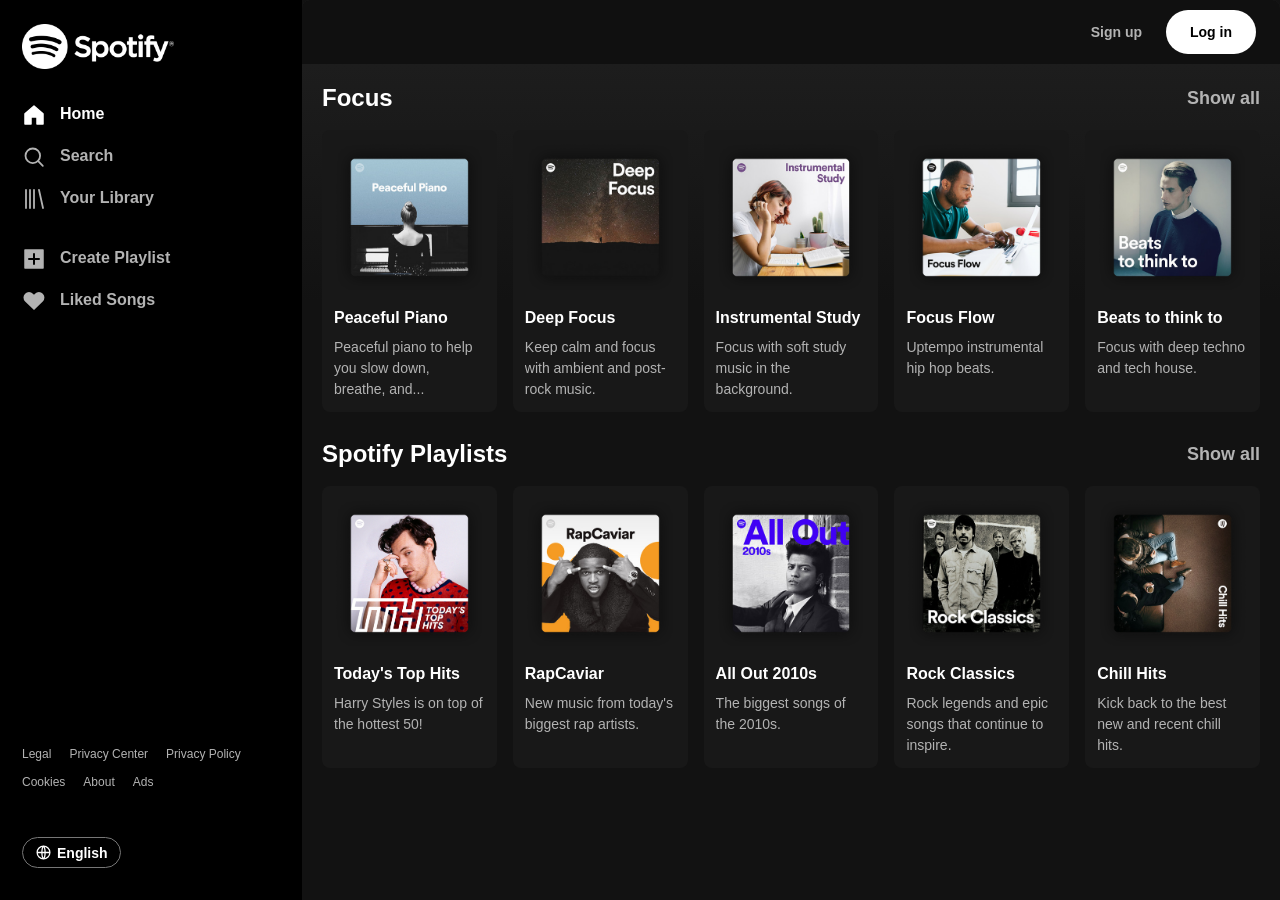
==== index.html @ 56722c8d "adding the pics" ====
<!DOCTYPE html>
<html lang="en">
<head>
    <meta charset="UTF-8">
    <meta name="viewport" content="width=device-width, initial-scale=1.0">
    <title>Spotify Clone - Home</title>
    <link rel="stylesheet" href="style.css">
</head>
<body>

    <div class="app">

        <aside class="sidebar">
    <a href="index.html" class="logo">
        <img src="images/Spotify.png" alt="Spotify">
    </a>

    <nav class="main-nav">
        <a href="index.html" class="nav-link active">
            <svg class="sidebar-icon home-icon" viewBox="0 0 24 24" aria-hidden="true">
                <path d="M3 10.8 12 3l9 7.8V21h-6v-7H9v7H3z"/>
            </svg>
            <span>Home</span>
        </a>

        <a href="search.html" class="nav-link ">
            <svg class="sidebar-icon search-icon" viewBox="0 0 24 24" aria-hidden="true">
                <circle cx="10.8" cy="10.8" r="7.3"/>
                <path d="m16.2 16.2 4.6 4.6"/>
            </svg>
            <span>Search</span>
        </a>

        <a href="#" class="nav-link">
            <svg class="sidebar-icon library-icon" viewBox="0 0 24 24" aria-hidden="true">
                <path d="M4 3v18M8 3v18M12 3v18M17 3l4 18"/>
            </svg>
            <span>Your Library</span>
        </a>
    </nav>

    <div class="library-actions">
        <a href="#" class="nav-link">
            <svg class="sidebar-icon create-icon" viewBox="0 0 24 24" aria-hidden="true">
                <path d="M3 3h18v18H3z"/>
                <path d="M12 7v10M7 12h10" class="icon-cutout"/>
            </svg>
            <span>Create Playlist</span>
        </a>

        <a href="#" class="nav-link">
            <svg class="sidebar-icon liked-icon" viewBox="0 0 24 24" aria-hidden="true">
                <path d="M20.8 4.7a5.5 5.5 0 0 0-7.8 0L12 5.8l-1.1-1.1a5.5 5.5 0 0 0-7.8 7.8L12 21l8.8-8.5a5.5 5.5 0 0 0 0-7.8z"/>
            </svg>
            <span>Liked Songs</span>
        </a>
    </div>

    <div class="sidebar-bottom">
        <div class="footer-links">
            <a href="#">Legal</a>
            <a href="#">Privacy Center</a>
            <a href="#">Privacy Policy</a>
            <a href="#">Cookies</a>
            <a href="#">About</a>
            <a href="#">Ads</a>
        </div>

        <button class="lang-btn" type="button">
            <svg viewBox="0 0 24 24" aria-hidden="true">
                <circle cx="12" cy="12" r="9"/>
                <path d="M3 12h18M12 3c3 3 3 15 0 18M12 3c-3 3-3 15 0 18"/>
            </svg>
            English
        </button>
    </div>
</aside>

        <main class="main-content">

            <header class="topbar">
                <div class="topbar-spacer"></div>

                <div class="auth-buttons">
                    <a href="#" class="signup">Sign up</a>
                    <a href="#" class="login">Log in</a>
                </div>
            </header>

            <div class="content-area">

                <section class="music-section">
                    <div class="section-heading">
                        <h2>Focus</h2>
                        <a href="#" class="show-all">Show all</a>
                    </div>

                    <div class="playlist-grid">

                        <article class="playlist-card">
                            <img src="images/Peaceful Piano.png"
                                 alt="Peaceful Piano">
                            <h3>Peaceful Piano</h3>
                            <p>Peaceful piano to help you slow down, breathe, and...</p>
                        </article>

                        <article class="playlist-card">
                            <img src="images/Deep Focus.png"
                                 alt="Deep Focus">
                            <h3>Deep Focus</h3>
                            <p>Keep calm and focus with ambient and post-rock music.</p>
                        </article>

                        <article class="playlist-card">
                            <img src="images/Instrumental Study.png"
                                 alt="Instrumental Study">
                            <h3>Instrumental Study</h3>
                            <p>Focus with soft study music in the background.</p>
                        </article>

                        <article class="playlist-card">
                            <img src="images/Focus Flow.png"
                                 alt="Focus Flow">
                            <h3>Focus Flow</h3>
                            <p>Uptempo instrumental hip hop beats.</p>
                        </article>

                        <article class="playlist-card">
                            <img src="images/Beats to think to.png"
                                 alt="Beats to think to">
                            <h3>Beats to think to</h3>
                            <p>Focus with deep techno and tech house.</p>
                        </article>

                    </div>
                </section>

                <section class="music-section">
                    <div class="section-heading">
                        <h2>Spotify Playlists</h2>
                        <a href="#" class="show-all">Show all</a>
                    </div>

                    <div class="playlist-grid">

                        <article class="playlist-card">
                            <img src="images/Today’s Top Hits.png"
                                 alt="Today's Top Hits">
                            <h3>Today's Top Hits</h3>
                            <p>Harry Styles is on top of the hottest 50!</p>
                        </article>

                        <article class="playlist-card">
                            <img src="images/RapCaviar.png"
                                 alt="RapCaviar">
                            <h3>RapCaviar</h3>
                            <p>New music from today's biggest rap artists.</p>
                        </article>

                        <article class="playlist-card">
                            <img src="images/All Out 2010s.png"
                                 alt="All Out 2010s">
                            <h3>All Out 2010s</h3>
                            <p>The biggest songs of the 2010s.</p>
                        </article>

                        <article class="playlist-card">
                            <img src="images/Rock Classics.png"
                                 alt="Rock Classics">
                            <h3>Rock Classics</h3>
                            <p>Rock legends and epic songs that continue to inspire.</p>
                        </article>

                        <article class="playlist-card">
                            <img src="images/Chill Hits.png"
                                 alt="Chill Hits">
                            <h3>Chill Hits</h3>
                            <p>Kick back to the best new and recent chill hits.</p>
                        </article>

                    </div>
                </section>

            </div>
        </main>

    </div>

</body>
</html>
---- style.css ----
* {
    margin: 0;
    padding: 0;
    box-sizing: border-box;
}

body {
    background-color: #121212;
    color: #ffffff;
    font-family: Arial, Helvetica, sans-serif;
    font-size: 14px;
}

a {
    color: inherit;
    text-decoration: none;
}

.app {
    display: flex;
    width: 100%;
    min-height: 100vh;
    padding: 0;
    gap: 0;
}


/* Sidebar */

.sidebar {
    width: 304px;
    flex-shrink: 0;
    background-color: #000000;
    padding: 24px 24px 32px;
    display: flex;
    flex-direction: column;
    min-height: 100vh;
}

/* Spotify Logo */

.logo {
    display: flex;
    align-items: center;
    margin-bottom: 32px;
}

.logo img {
    display: block;
    width: 152px;
    height: auto;
    object-fit: contain;
}

/* Navigation */

.main-nav,
.library-actions {
    display: flex;
    flex-direction: column;
    gap: 12px;
}

.library-actions {
    margin-top: 28px;
}

.nav-link {
    display: flex;
    align-items: center;
    gap: 14px;
    padding: 8px 2px;
    color: #b3b3b3;
    font-size: 17px;
    font-weight: 600;
    transition: color 0.2s ease;
}

.nav-link span {
    display: flex;
    align-items: center;
    width: auto;
    height: auto;
    flex-shrink: 0;
}

.nav-link img {
    display: block;
    width: 100px;
    height: 32px;
    max-width: 200px;
    object-fit: contain;
    transform: scale(1.08);
}

.nav-link:hover,
.nav-link.active {
    color: #ffffff;
}

/* Sidebar Footer */

.sidebar-bottom {
    margin-top: auto;
    padding-top: 32px;
}

.footer-links {
    display: grid;
    grid-template-columns: max-content max-content max-content;
    column-gap: 20px;
    row-gap: 25px;
    margin-bottom: 48px;
}

.footer-links a {
    color: #b3b3b3;
    font-size: 12px;
    white-space: nowrap;
    transition: color 0.2s ease;
}

.footer-links a:hover {
    color: #ffffff;
    text-decoration: underline;
}

/* Language Button */

.lang-btn{display:inline-flex;align-items:center;gap:5px;background:none;color:var(--text);border:1px solid #777;border-radius:20px;padding:5px 10px;font-size:20px;font-weight:500;cursor:pointer}
.lang-btn:hover{border-color:#fff}
.lang-btn svg{width:21px;height:21px;fill:none;stroke:currentColor}

/* Main content */

.main-content {
    flex: 1;
    min-width: 0;
    background: linear-gradient(#202020, #121212 300px);
    border-radius: 8px;
    overflow: hidden;
}

.topbar {
    height: 64px;
    background-color: #101010;
    display: flex;
    justify-content: flex-end;
    align-items: center;
    padding: 0 24px;
}

.auth-buttons {
    display: flex;
    align-items: center;
    gap: 24px;
}

.signup {
    color: #b3b3b3;
    font-weight: bold;
}

.signup:hover {
    color: #ffffff;
}

.login {
    background-color: #ffffff;
    color: #000000;
    border-radius: 30px;
    padding: 14px 24px;
    font-weight: bold;
}

.login:hover {
    transform: scale(1.04);
}

.content-area {
    padding: 20px;
}

.music-section {
    margin-bottom: 24px;
}

.section-heading {
    margin-bottom: 16px;
}

.section-heading h2 {
    font-size: 20px;
}

.playlist-grid {
    display: grid;
    grid-template-columns: repeat(5, minmax(0, 1fr));
    gap: 12px;
}

.playlist-card {
    padding: 10px;
    border-radius: 6px;
}

.playlist-card img {
    width: 100%;
    aspect-ratio: 1 / 1;
    object-fit: cover;
    margin-bottom: 10px;
}

.music-section {
    margin-bottom: 28px;
}

.section-heading {
    display: flex;
    justify-content: space-between;
    align-items: center;
    margin-bottom: 18px;
}

.section-heading h2 {
    font-size: 24px;
}

.show-all {
    color: #b3b3b3;
    font-size: 18px;
    font-weight: bold;
}

.show-all:hover {
    text-decoration: underline;
}

/* Playlist cards */

.playlist-grid {
    display: grid;
    grid-template-columns: repeat(5, minmax(0, 1fr));
    gap: 16px;
}

.playlist-card {
    min-width: 0;
    background-color: #181818;
    border-radius: 8px;
    padding: 12px;
    transition: background-color 0.2s;
    overflow: hidden;
}

.playlist-card:hover {
    background-color: #282828;
}

.playlist-card img {
    display: block;
    width: 100%;
    aspect-ratio: 1 / 1;
    object-fit: cover;
    border-radius: 4px;
    margin-bottom: 14px;
}

.playlist-card h3 {
    font-size: 16px;
    font-weight: 700;
    margin-bottom: 8px;
    line-height: 1.4;
}

.playlist-card p {
    color: #b3b3b3;
    font-size: 14px;
    line-height: 1.5;

    display: -webkit-box;
    -webkit-box-orient: vertical;
    overflow: hidden;
}

/* Responsive design */

@media (max-width: 1100px) {
    .playlist-grid {
        grid-template-columns: repeat(3, minmax(0, 1fr));
    }
}

@media (max-width: 700px) {
    .app {
        padding: 0;
        gap: 0;
    }

    .sidebar {
        width: 72px;
        padding: 20px 8px;
        border-radius: 0;
    }

    .logo {
        justify-content: center;
        font-size: 0;
    }

    .logo-icon {
        font-size: 28px;
    }

    .nav-link {
        justify-content: center;
        gap: 0;
    }

    .nav-link span {
        font-size: 22px;
    }

    .nav-link {
        font-size: 0;
    }

    .library-actions {
        margin-top: 20px;
    }

    .sidebar-bottom {
        display: none;
    }

    .main-content {
        border-radius: 0;
    }

    .topbar {
        height: 60px;
        padding: 0 12px;
    }

    .auth-buttons {
        gap: 12px;
    }

    .login {
        padding: 11px 16px;
    }

    .content-area {
        padding: 18px 12px;
    }

    .section-heading h2 {
        font-size: 20px;
    }

    .playlist-grid {
        grid-template-columns: repeat(2, minmax(0, 1fr));
        gap: 12px;
    }

    .playlist-card {
        padding: 10px;
    }
}



/* Search Page */

.search-content {
    flex: 1;
    display: flex;
    justify-content: center;
    align-items: center;
    min-height: calc(100vh - 80px);
}

.search-content h1 {
    color: #ffffff;
    font-size: 24px;
    font-weight: 600;
}

/* Sidebar Hover Effects */

.nav-link {
    transition: color 0.2s ease, background-color 0.2s ease;
    border-radius: 5px;
}

.nav-link:hover {
    color: #ffffff;
    background-color: #242424;
}

/* Active Sidebar Link */

.nav-link.active {
    color: #ffffff;
}

/* Footer Hover */

.footer-links a {
    transition: color 0.2s ease;
}

.footer-links a:hover {
    color: #ffffff;
    text-decoration: underline;
}

/* Language Button Hover */

.lang-btn {
    transition: all 0.2s ease;
}

.lang-btn:hover {
    border-color: #ffffff;
    transform: scale(1.04);
}






/* ===== Sidebar: text labels + separate vector icons ===== */
.sidebar {
    width: 302px;
    flex: 0 0 302px;
    min-height: 100vh;
    padding: 24px 22px 32px;
    background-color: #000;
    display: flex;
    flex-direction: column;
}

.sidebar .logo {
    display: flex;
    align-items: center;
    margin: 0 0 30px;
}

.sidebar .logo img {
    display: block;
    width: 152px;
    height: auto;
    object-fit: contain;
}

.sidebar .main-nav,
.sidebar .library-actions {
    display: flex;
    flex-direction: column;
    gap: 10px;
}

.sidebar .library-actions {
    margin-top: 28px;
}

.sidebar .nav-link {
    display: flex;
    align-items: center;
    gap: 14px;
    min-height: 32px;
    padding: 4px 0;
    color: #b3b3b3;
    background: transparent;
    border-radius: 4px;
    font-size: 16px;
    font-weight: 600;
    line-height: 1.3;
    text-decoration: none;
    transition: color .2s ease;
}

.sidebar .nav-link:hover,
.sidebar .nav-link.active {
    color: #fff;
    background: transparent;
}

.sidebar .sidebar-icon {
    display: block;
    width: 24px;
    height: 24px;
    flex: 0 0 24px;
    fill: currentColor;
    stroke: currentColor;
    stroke-width: 1.5;
    stroke-linecap: round;
    stroke-linejoin: round;
}

.sidebar .search-icon,
.sidebar .library-icon {
    fill: none;
    stroke-width: 1.8;
}

.sidebar .create-icon .icon-cutout {
    fill: none;
    stroke: #000;
    stroke-width: 2;
}

.sidebar .liked-icon {
    fill: currentColor;
    stroke: none;
}

.sidebar .sidebar-bottom {
    margin-top: auto;
    padding-top: 32px;
}

.sidebar .footer-links {
    display: flex;
    flex-wrap: wrap;
    column-gap: 18px;
    row-gap: 14px;
    margin-bottom: 48px;
}

.sidebar .footer-links a {
    color: #b3b3b3;
    font-size: 12px;
    white-space: nowrap;
}

.sidebar .footer-links a:hover {
    color: #fff;
    text-decoration: underline;
}

.sidebar .lang-btn {
    display: inline-flex;
    align-items: center;
    gap: 5px;
    background: transparent;
    color: #fff;
    border: 1px solid #777;
    border-radius: 24px;
    padding: 6px 12px;
    font-size: 14px;
    font-weight: 600;
    cursor: pointer;
}

.sidebar .lang-btn svg {
    width: 17px;
    height: 17px;
    fill: none;
    stroke: currentColor;
    stroke-width: 1.8;
}

@media (max-width: 700px) {
    .sidebar {
        width: 72px;
        flex: 0 0 72px;
        padding: 20px 8px;
    }

    .sidebar .logo {
        justify-content: center;
        margin-bottom: 28px;
    }

    .sidebar .logo img {
        width: 40px;
    }

    .sidebar .nav-link {
        justify-content: center;
        gap: 0;
    }

    .sidebar .nav-link span,
    .sidebar .sidebar-bottom {
        display: none;
    }

    .sidebar .library-actions {
        margin-top: 20px;
    }
}
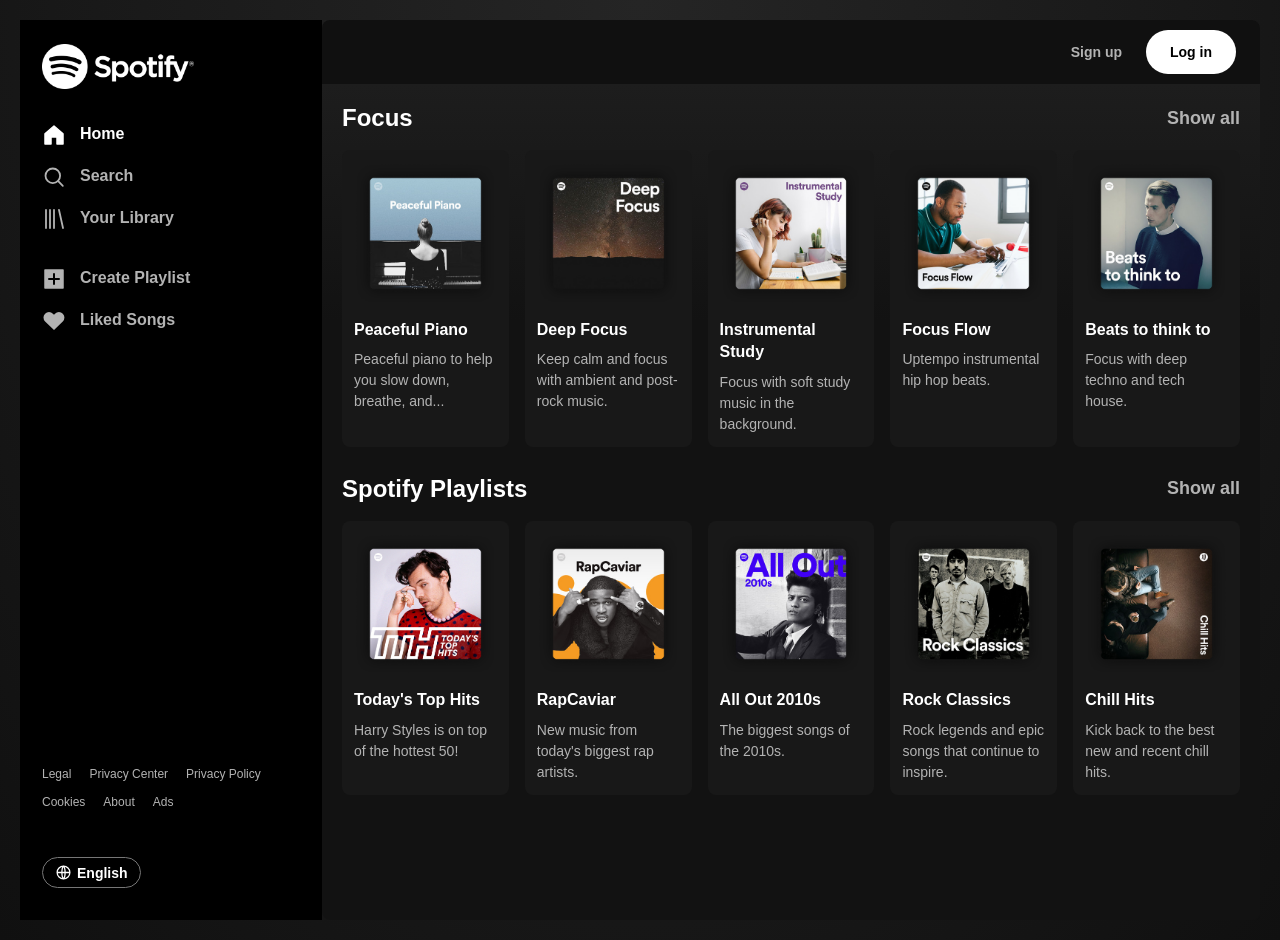
==== commit 53c738b7: "Add Login and Sign Up Pages with JavaScript Form Validation" ====
--- a/index.html
+++ b/index.html
@@ -1,191 +1,196 @@
-
-<!DOCTYPE html>
+<!doctype html>
 <html lang="en">
-<head>
-    <meta charset="UTF-8">
-    <meta name="viewport" content="width=device-width, initial-scale=1.0">
+  <head>
+    <meta charset="UTF-8" />
+    <meta name="viewport" content="width=device-width, initial-scale=1.0" />
     <title>Spotify Clone - Home</title>
-    <link rel="stylesheet" href="style.css">
-</head>
-<body>
-
+    <link rel="stylesheet" href="style.css" />
+  </head>
+  <body>
     <div class="app">
-
-        <aside class="sidebar">
-    <a href="index.html" class="logo">
-        <img src="images/Spotify.png" alt="Spotify">
-    </a>
-
-    <nav class="main-nav">
-        <a href="index.html" class="nav-link active">
-            <svg class="sidebar-icon home-icon" viewBox="0 0 24 24" aria-hidden="true">
-                <path d="M3 10.8 12 3l9 7.8V21h-6v-7H9v7H3z"/>
+      <aside class="sidebar">
+        <a href="index.html" class="logo">
+          <img src="images/Spotify.png" alt="Spotify" />
+        </a>
+        <!-- test// -->
+        <nav class="main-nav">
+          <a href="index.html" class="nav-link active">
+            <svg
+              class="sidebar-icon home-icon"
+              viewBox="0 0 24 24"
+              aria-hidden="true"
+            >
+              <path d="M3 10.8 12 3l9 7.8V21h-6v-7H9v7H3z" />
             </svg>
             <span>Home</span>
-        </a>
+          </a>
 
-        <a href="search.html" class="nav-link ">
-            <svg class="sidebar-icon search-icon" viewBox="0 0 24 24" aria-hidden="true">
-                <circle cx="10.8" cy="10.8" r="7.3"/>
-                <path d="m16.2 16.2 4.6 4.6"/>
+          <a href="search.html" class="nav-link">
+            <svg
+              class="sidebar-icon search-icon"
+              viewBox="0 0 24 24"
+              aria-hidden="true"
+            >
+              <circle cx="10.8" cy="10.8" r="7.3" />
+              <path d="m16.2 16.2 4.6 4.6" />
             </svg>
             <span>Search</span>
-        </a>
+          </a>
 
-        <a href="#" class="nav-link">
-            <svg class="sidebar-icon library-icon" viewBox="0 0 24 24" aria-hidden="true">
-                <path d="M4 3v18M8 3v18M12 3v18M17 3l4 18"/>
+          <a href="#" class="nav-link">
+            <svg
+              class="sidebar-icon library-icon"
+              viewBox="0 0 24 24"
+              aria-hidden="true"
+            >
+              <path d="M4 3v18M8 3v18M12 3v18M17 3l4 18" />
             </svg>
             <span>Your Library</span>
-        </a>
-    </nav>
+          </a>
+        </nav>
 
-    <div class="library-actions">
-        <a href="#" class="nav-link">
-            <svg class="sidebar-icon create-icon" viewBox="0 0 24 24" aria-hidden="true">
-                <path d="M3 3h18v18H3z"/>
-                <path d="M12 7v10M7 12h10" class="icon-cutout"/>
+        <div class="library-actions">
+          <a href="#" class="nav-link">
+            <svg
+              class="sidebar-icon create-icon"
+              viewBox="0 0 24 24"
+              aria-hidden="true"
+            >
+              <path d="M3 3h18v18H3z" />
+              <path d="M12 7v10M7 12h10" class="icon-cutout" />
             </svg>
             <span>Create Playlist</span>
-        </a>
+          </a>
 
-        <a href="#" class="nav-link">
-            <svg class="sidebar-icon liked-icon" viewBox="0 0 24 24" aria-hidden="true">
-                <path d="M20.8 4.7a5.5 5.5 0 0 0-7.8 0L12 5.8l-1.1-1.1a5.5 5.5 0 0 0-7.8 7.8L12 21l8.8-8.5a5.5 5.5 0 0 0 0-7.8z"/>
+          <a href="#" class="nav-link">
+            <svg
+              class="sidebar-icon liked-icon"
+              viewBox="0 0 24 24"
+              aria-hidden="true"
+            >
+              <path
+                d="M20.8 4.7a5.5 5.5 0 0 0-7.8 0L12 5.8l-1.1-1.1a5.5 5.5 0 0 0-7.8 7.8L12 21l8.8-8.5a5.5 5.5 0 0 0 0-7.8z"
+              />
             </svg>
             <span>Liked Songs</span>
-        </a>
-    </div>
+          </a>
+        </div>
 
-    <div class="sidebar-bottom">
-        <div class="footer-links">
+        <div class="sidebar-bottom">
+          <div class="footer-links">
             <a href="#">Legal</a>
             <a href="#">Privacy Center</a>
             <a href="#">Privacy Policy</a>
             <a href="#">Cookies</a>
             <a href="#">About</a>
             <a href="#">Ads</a>
-        </div>
+          </div>
 
-        <button class="lang-btn" type="button">
+          <button class="lang-btn" type="button">
             <svg viewBox="0 0 24 24" aria-hidden="true">
-                <circle cx="12" cy="12" r="9"/>
-                <path d="M3 12h18M12 3c3 3 3 15 0 18M12 3c-3 3-3 15 0 18"/>
+              <circle cx="12" cy="12" r="9" />
+              <path d="M3 12h18M12 3c3 3 3 15 0 18M12 3c-3 3-3 15 0 18" />
             </svg>
             English
-        </button>
+          </button>
+        </div>
+      </aside>
+
+      <main class="main-content">
+        <header class="topbar">
+          <div class="topbar-spacer"></div>
+          <div class="auth-buttons">
+            <a href="signup.html" class="signup">Sign up</a>
+            <a href="login.html" class="login">Log in</a>
+          </div>
+        </header>
+
+        <div class="content-area">
+          <section class="music-section">
+            <div class="section-heading">
+              <h2>Focus</h2>
+              <a href="#" class="show-all">Show all</a>
+            </div>
+
+            <div class="playlist-grid">
+              <article class="playlist-card">
+                <img src="images/Peaceful Piano.png" alt="Peaceful Piano" />
+                <h3>Peaceful Piano</h3>
+                <p>Peaceful piano to help you slow down, breathe, and...</p>
+              </article>
+
+              <article class="playlist-card">
+                <img src="images/Deep Focus.png" alt="Deep Focus" />
+                <h3>Deep Focus</h3>
+                <p>Keep calm and focus with ambient and post-rock music.</p>
+              </article>
+
+              <article class="playlist-card">
+                <img
+                  src="images/Instrumental Study.png"
+                  alt="Instrumental Study"
+                />
+                <h3>Instrumental Study</h3>
+                <p>Focus with soft study music in the background.</p>
+              </article>
+
+              <article class="playlist-card">
+                <img src="images/Focus Flow.png" alt="Focus Flow" />
+                <h3>Focus Flow</h3>
+                <p>Uptempo instrumental hip hop beats.</p>
+              </article>
+
+              <article class="playlist-card">
+                <img
+                  src="images/Beats to think to.png"
+                  alt="Beats to think to"
+                />
+                <h3>Beats to think to</h3>
+                <p>Focus with deep techno and tech house.</p>
+              </article>
+            </div>
+          </section>
+
+          <section class="music-section">
+            <div class="section-heading">
+              <h2>Spotify Playlists</h2>
+              <a href="#" class="show-all">Show all</a>
+            </div>
+
+            <div class="playlist-grid">
+              <article class="playlist-card">
+                <img src="images/Today’s Top Hits.png" alt="Today's Top Hits" />
+                <h3>Today's Top Hits</h3>
+                <p>Harry Styles is on top of the hottest 50!</p>
+              </article>
+
+              <article class="playlist-card">
+                <img src="images/RapCaviar.png" alt="RapCaviar" />
+                <h3>RapCaviar</h3>
+                <p>New music from today's biggest rap artists.</p>
+              </article>
+
+              <article class="playlist-card">
+                <img src="images/All Out 2010s.png" alt="All Out 2010s" />
+                <h3>All Out 2010s</h3>
+                <p>The biggest songs of the 2010s.</p>
+              </article>
+
+              <article class="playlist-card">
+                <img src="images/Rock Classics.png" alt="Rock Classics" />
+                <h3>Rock Classics</h3>
+                <p>Rock legends and epic songs that continue to inspire.</p>
+              </article>
+
+              <article class="playlist-card">
+                <img src="images/Chill Hits.png" alt="Chill Hits" />
+                <h3>Chill Hits</h3>
+                <p>Kick back to the best new and recent chill hits.</p>
+              </article>
+            </div>
+          </section>
+        </div>
+      </main>
     </div>
-</aside>
-
-        <main class="main-content">
-
-            <header class="topbar">
-                <div class="topbar-spacer"></div>
-
-                <div class="auth-buttons">
-                    <a href="#" class="signup">Sign up</a>
-                    <a href="#" class="login">Log in</a>
-                </div>
-            </header>
-
-            <div class="content-area">
-
-                <section class="music-section">
-                    <div class="section-heading">
-                        <h2>Focus</h2>
-                        <a href="#" class="show-all">Show all</a>
-                    </div>
-
-                    <div class="playlist-grid">
-
-                        <article class="playlist-card">
-                            <img src="images/Peaceful Piano.png"
-                                 alt="Peaceful Piano">
-                            <h3>Peaceful Piano</h3>
-                            <p>Peaceful piano to help you slow down, breathe, and...</p>
-                        </article>
-
-                        <article class="playlist-card">
-                            <img src="images/Deep Focus.png"
-                                 alt="Deep Focus">
-                            <h3>Deep Focus</h3>
-                            <p>Keep calm and focus with ambient and post-rock music.</p>
-                        </article>
-
-                        <article class="playlist-card">
-                            <img src="images/Instrumental Study.png"
-                                 alt="Instrumental Study">
-                            <h3>Instrumental Study</h3>
-                            <p>Focus with soft study music in the background.</p>
-                        </article>
-
-                        <article class="playlist-card">
-                            <img src="images/Focus Flow.png"
-                                 alt="Focus Flow">
-                            <h3>Focus Flow</h3>
-                            <p>Uptempo instrumental hip hop beats.</p>
-                        </article>
-
-                        <article class="playlist-card">
-                            <img src="images/Beats to think to.png"
-                                 alt="Beats to think to">
-                            <h3>Beats to think to</h3>
-                            <p>Focus with deep techno and tech house.</p>
-                        </article>
-
-                    </div>
-                </section>
-
-                <section class="music-section">
-                    <div class="section-heading">
-                        <h2>Spotify Playlists</h2>
-                        <a href="#" class="show-all">Show all</a>
-                    </div>
-
-                    <div class="playlist-grid">
-
-                        <article class="playlist-card">
-                            <img src="images/Today’s Top Hits.png"
-                                 alt="Today's Top Hits">
-                            <h3>Today's Top Hits</h3>
-                            <p>Harry Styles is on top of the hottest 50!</p>
-                        </article>
-
-                        <article class="playlist-card">
-                            <img src="images/RapCaviar.png"
-                                 alt="RapCaviar">
-                            <h3>RapCaviar</h3>
-                            <p>New music from today's biggest rap artists.</p>
-                        </article>
-
-                        <article class="playlist-card">
-                            <img src="images/All Out 2010s.png"
-                                 alt="All Out 2010s">
-                            <h3>All Out 2010s</h3>
-                            <p>The biggest songs of the 2010s.</p>
-                        </article>
-
-                        <article class="playlist-card">
-                            <img src="images/Rock Classics.png"
-                                 alt="Rock Classics">
-                            <h3>Rock Classics</h3>
-                            <p>Rock legends and epic songs that continue to inspire.</p>
-                        </article>
-
-                        <article class="playlist-card">
-                            <img src="images/Chill Hits.png"
-                                 alt="Chill Hits">
-                            <h3>Chill Hits</h3>
-                            <p>Kick back to the best new and recent chill hits.</p>
-                        </article>
-
-                    </div>
-                </section>
-
-            </div>
-        </main>
-
-    </div>
-
-</body>
+  </body>
 </html>
--- a/style.css
+++ b/style.css
@@ -594,3 +594,265 @@
         margin-top: 20px;
     }
 }
+
+
+/* General Settings */
+* {
+    margin: 0;
+    padding: 0;
+    box-sizing: border-box;
+}
+
+body {
+    min-height: 100vh;
+    display: flex;
+    justify-content: center;
+    align-items: center;
+    background: radial-gradient(ellipse at top, #252525 0%, #181818 65%, #101010 100%);
+    font-family: Arial, Helvetica, sans-serif;
+    color: #ffffff;
+    padding: 20px;
+}
+
+/* Main Card */
+.login-container {
+    width: 100%;
+    max-width: 480px;
+    min-height: 695px;
+    background-color: #121212;
+    border-radius: 8px;
+    padding: 35px 50px;
+    display: flex;
+    flex-direction: column;
+    align-items: center;
+}
+
+/* Spotify Logo */
+.spotify-logo {
+    width: 92px;
+    height: 92px;
+    margin-bottom: 45px;
+}
+
+.spotify-logo svg {
+    width: 100%;
+    height: 100%;
+    fill: none;
+    stroke: #ffffff;
+    stroke-width: 1.8;
+    stroke-linecap: round;
+    stroke-linejoin: round;
+}
+
+/* Heading */
+h1 {
+    font-size: 32px;
+    font-weight: 800;
+    line-height: 1.15;
+    text-align: center;
+    margin-bottom: 40px;
+    letter-spacing: -0.8px;
+}
+
+/* Signup Buttons */
+.signup-options {
+    width: 100%;
+    display: flex;
+    flex-direction: column;
+    gap: 12px;
+}
+
+.btn {
+    width: 100%;
+    min-height: 50px;
+    border-radius: 30px;
+    display: flex;
+    align-items: center;
+    justify-content: center;
+    position: relative;
+    text-decoration: none;
+    font-size: 14px;
+    font-weight: 700;
+    transition: background-color 0.2s ease;
+}
+
+.btn-primary {
+    background-color: #4caf50;
+    color: #000000;
+    border: none;
+}
+
+.btn-primary:hover {
+    background-color: #65c96a;
+}
+
+.btn-outline {
+    background-color: transparent;
+    color: #ffffff;
+    border: 1px solid #535353;
+}
+
+.btn-outline:hover {
+    border-color: #ffffff;
+}
+
+.phone-icon,
+.google-icon,
+.facebook-icon {
+    position: absolute;
+    left: 20px;
+    font-size: 19px;
+}
+
+.google-icon {
+    font-size: 20px;
+    font-weight: 800;
+    color: #4285f4;
+}
+
+.facebook-icon {
+    background-color: #1877f2;
+    color: #ffffff;
+    border-radius: 50%;
+    width: 18px;
+    height: 18px;
+    display: flex;
+    justify-content: center;
+    align-items: center;
+    font-family: Arial, sans-serif;
+}
+
+/* Switch Page Link */
+.switch-page {
+    margin-top: 35px;
+    font-size: 14px;
+    font-weight: 700;
+}
+
+.switch-page a {
+    color: #ffffff;
+    text-decoration: none;
+}
+
+.switch-page a:hover {
+    text-decoration: underline;
+}
+
+/* Responsive Design */
+@media (max-width: 520px) {
+    body {
+        padding: 0;
+    }
+
+    .login-container {
+        min-height: 100vh;
+        border-radius: 0;
+        padding: 45px 25px;
+    }
+
+    .spotify-logo {
+        width: 75px;
+        height: 75px;
+        margin-bottom: 35px;
+    }
+
+    h1 {
+        font-size: 28px;
+        margin-bottom: 35px;
+    }
+}
+
+
+/* Login Form */
+
+.login-form {
+    width: 100%;
+    display: flex;
+    flex-direction: column;
+    gap: 12px;
+}
+
+.login-form input {
+    width: 100%;
+    height: 48px;
+    padding: 0 15px;
+    background-color: #ffffff;
+    border: 1px solid #cccccc;
+    border-radius: 4px;
+    color: #000000;
+    font-size: 14px;
+    outline: none;
+}
+
+.login-form input:focus {
+    border: 2px solid #4caf50;
+}
+
+.login-form input::placeholder {
+    color: #999999;
+}
+
+.forgot-password {
+    align-self: flex-end;
+    color: #4caf50;
+    text-decoration: none;
+    font-size: 11px;
+    margin-top: -5px;
+    margin-bottom: 15px;
+}
+
+.forgot-password:hover {
+    text-decoration: underline;
+}
+
+.login-form .btn {
+    cursor: pointer;
+    font-family: inherit;
+    margin-top: 5px;
+}
+
+
+/* Social Media Icons */
+
+.social-icon {
+    position: absolute;
+    left: 20px;
+    width: 24px;
+    height: 24px;
+    display: block;
+}
+
+.phone-svg {
+    fill: none;
+    stroke: #ffffff;
+    stroke-width: 1.7;
+    stroke-linecap: round;
+    stroke-linejoin: round;
+    width: 22px;
+    height: 22px;
+}
+
+.facebook-svg {
+    width: 24px;
+    height: 24px;
+}
+
+
+/* Form Validation Messages */
+
+.error-message {
+    color: #ff4d4d;
+    font-size: 12px;
+    margin-top: -8px;
+    margin-bottom: 3px;
+    width: 100%;
+}
+
+.success-message {
+    color: #1DB954;
+    font-size: 13px;
+    font-weight: bold;
+    text-align: center;
+    margin-top: 10px;
+    width: 100%;
+}
